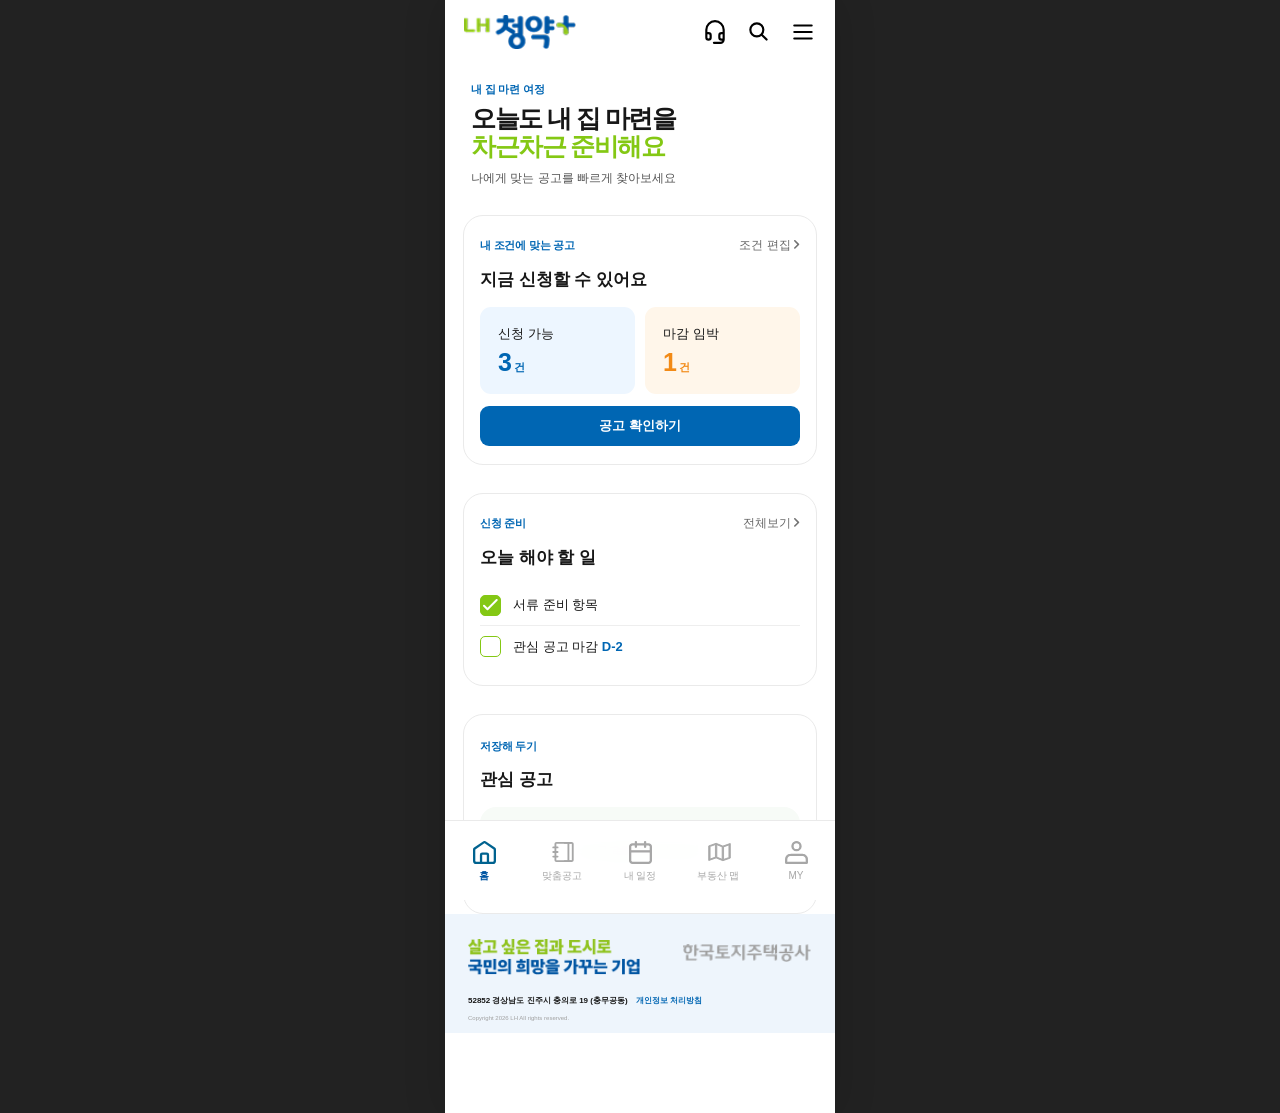
==== index.html @ 3e6ecf0a "청약플러스" ====
<!DOCTYPE html>
<html lang="ko">
<head>
    <meta charset="UTF-8">
    <meta name="viewport" content="width=device-width, initial-scale=1.0">
    <title>LH 청약+ - 홈</title>
    <link rel="stylesheet" href="./css/common.css">
    <link rel="stylesheet" href="./css/header.css">
    <link rel="stylesheet" href="./css/footer.css">
    <link rel="stylesheet" href="./css/style.css">
</head>
<body>
<div class="mobile-app">
    <div id="header"></div>

    <main class="page-main home-content">
        <section class="home-hero">
            <span class="eyebrow">내 집 마련 여정</span>
            <h1>오늘도 내 집 마련을<br><span>차근차근 준비해요</span></h1>
            <p>나에게 맞는 공고를 빠르게 찾아보세요</p>
        </section>

        <section class="card home-card">
            <div class="home-card-head">
                <span class="eyebrow">내 조건에 맞는 공고</span>
                <a href="custom-conditions.html">조건 편집 <img src="./images/icon/arrow-gray-right.svg" alt=""></a>
            </div>
            <h2>지금 신청할 수 있어요</h2>
            <div class="home-stats">
                <div class="home-stat">
                    <span class="label">신청 가능</span>
                    <strong>3<small>건</small></strong>
                </div>
                <div class="home-stat orange">
                    <span class="label">마감 임박</span>
                    <strong>1<small>건</small></strong>
                </div>
            </div>
            <a href="custom-list.html" class="primary-button">공고 확인하기</a>
        </section>

        <section class="card home-card">
            <div class="home-card-head">
                <span class="eyebrow">신청 준비</span>
                <a href="schedule.html">전체보기 <img src="./images/icon/arrow-gray-right.svg" alt=""></a>
            </div>
            <h2>오늘 해야 할 일</h2>
            <div class="todo-list">
                <div class="todo-row">
                    <!-- 체크 아이콘 변경 필요 -->
                    <button type="button" class="check-button checked"><img src="./images/icon/check.svg" alt=""></button>
                    <span>서류 준비 항목</span>
                </div>
                <div class="todo-row">
                    <button type="button" class="check-button"><img src="./images/icon/check.svg" alt=""></button>
                    <span>관심 공고 마감 <strong style="color:#0066B3;">D-2</strong></span>
                </div>
            </div>
        </section>

        <section class="card home-card">
            <span class="eyebrow">저장해 두기</span>
            <h2>관심 공고</h2>
            <div class="interest-empty">관심 공고를 추가해 보세요</div>
        </section>
    </main>

    <div id="footer"></div>

    <div class="modal-overlay" id="quick-menu">
        <div class="bottom-sheet">
            <div class="drag-handle"></div>
            <div class="sheet-header">
                <div>
                    <span class="eyebrow">빠른 메뉴</span>
                    <h2>무엇을 도와드릴까요?</h2>
                </div>
                <button type="button" class="sheet-close" data-modal-close>×</button>
            </div>

            <div class="quick-grid">
                <a href="custom-conditions.html" class="quick-card">
                    <span class="media-slot quick-icon-slot"><img src="./images/main-popup-icon/filter.svg" alt=""></span>
                    <strong>맞춤 조건 설정</strong>
                    <p>내 조건에 맞는 공고</p>
                </a>
                <a href="schedule.html" class="quick-card">
                    <span class="media-slot quick-icon-slot"><img src="./images/main-popup-icon/cal.svg" alt=""></span>
                    <strong>청약 일정</strong>
                    <p>내 일정 한눈에 보기</p>
                </a>
                <a href="document-checklist.html" class="quick-card">
                    <span class="media-slot quick-icon-slot"><img src="./images/main-popup-icon/paper.svg" alt=""></span>
                    <strong>청약 가이드</strong>
                    <p>처음이라면 읽어보세요</p>
                </a>
                <button type="button" class="quick-card quick-card-button" id="home-help">
                    <span class="media-slot quick-icon-slot"><img src="images/main-popup-icon/qua.svg" alt=""></span>
                    <strong>도움말</strong>
                    <p>궁금한 점을 찾아보기</p>
                </button>
            </div>
        </div>
    </div>
</div>

    <script src="./js/app.js"></script>
    <script src="./js/header.js"></script>
    <script src="./js/footer.js"></script>

</body>
</html>
---- css/common.css ----
:root {
    --app-width: 390px;
    --header-height: 64px;
    --bottom-nav-height: 80px;
    --primary-blue: #0066B3;
    --primary-blue-dark: #0055A2;
    --point-green: #84C814;
    --orange: #F28A16;
    --text-main: #171717;
    --text-sub: #777777;
    --text-light: #A0A0A0;
    --line: #EAEAEA;
    --soft-blue: #EEF5FC;
    --soft-green: #F5FAF7;
    --soft-orange: #FFF6EA;
    --white: #FFFFFF;
}
* { box-sizing: border-box; }
.sr-only { position:absolute; width:1px; height:1px; padding:0; margin:-1px; overflow:hidden; clip:rect(0,0,0,0); white-space:nowrap; border:0; }
html, body { margin: 0; padding: 0; min-height: 100%; }
body {
    background: #222;
    color: var(--text-main);
    font-family: -apple-system, BlinkMacSystemFont, "Apple SD Gothic Neo", "Noto Sans KR", "Segoe UI", sans-serif;
}
button, input, select, textarea { font: inherit; }
button, a { -webkit-tap-highlight-color: transparent; }
button { cursor: pointer; }
a { color: inherit; text-decoration: none; }
.mobile-app {
    position: relative;
    width: 390px;
    min-height: 100vh;
    margin: 0 auto;
    padding-bottom: var(--bottom-nav-height);
    background: var(--white);
    overflow-x: hidden;
}
.media-slot { display: block; background: transparent; }
.logo-slot { width: 112px; height: 34px; }
.icon-slot { width: 26px; height: 26px; }
.nav-slot { width: 31px; height: 31px; }
.footer-slogan-slot { width: 172px; height: 42px; }
.footer-logo-slot { width: 128px; height: 28px; }
.map-slot { width: 100%; height: 238px; border-radius: 14px; background: #F3F5F7; }
.document-slot { width: 100%; height: 112px; border-radius: 12px; background: #EAF3FB; }
.quick-icon-slot { width: 24px; height: 24px; }
.page-main { padding-bottom: 24px; }
.page-title-header {
    width: 100%;
    min-height: 66px;
    padding: 0 18px;
    display: flex;
    align-items: center;
    gap: 13px;
    background: #fff;
}
.back-button {
    width: 22px;
    height: 30px;
    border: 0;
    background: transparent;
    padding: 0;
    font-size: 33px;
    font-weight: 300;
    line-height: 1;
    color: #111;
}
.page-title-header h1 {
    margin: 0;
    font-size: 23px;
    font-weight: 800;
    letter-spacing: -1px;
}
.page-title-header .header-side {
    margin-left: auto;
    color: #777;
    font-size: 11px;
    white-space: nowrap;
}
.eyebrow { color: var(--primary-blue); font-size: 11px; font-weight: 800; letter-spacing: -.2px; }
.primary-button {
    width: 100%;
    height: 48px;
    border: 0;
    border-radius: 9px;
    background: var(--primary-blue);
    color: #fff;
    font-size: 14px;
    font-weight: 800;
    display:flex;
    align-items:center;
    justify-content:center;
}
.text-button { border: 0; background: transparent; padding: 0; color: #777; }
.card { border: 1px solid var(--line); border-radius: 20px; background: #fff; }
.modal-overlay {
    position: fixed;
    left: 50%;
    top: 0;
    transform: translateX(-50%);
    width: 390px;
    height: 100vh;
    display: none;
    align-items: flex-end;
    background: rgba(0,0,0,.38);
    z-index: 9999;
}
.modal-overlay.show { display: flex; }
.bottom-sheet {
    width: 100%;
    max-height: min(82vh, 720px);
    overflow-y: auto;
    background: #fff;
    border-radius: 25px 25px 0 0;
    padding: 14px 24px 28px;
    animation: sheet-up .22s ease-out;
}
@keyframes sheet-up { from { transform: translateY(100%); } to { transform: translateY(0); } }
.drag-handle {
    width: 46px;
    height: 4px;
    margin: 0 auto 25px;
    border-radius: 10px;
    background: #DCE3E3;
}
.sheet-header { display:flex; align-items:flex-start; justify-content:space-between; gap:16px; }
.sheet-header h2 { margin:7px 0 0; font-size:20px; line-height:1.35; letter-spacing:-.8px; }
.sheet-close {
    width:30px; height:30px; padding:0; border:0; background:transparent;
    font-size:30px; font-weight:200; line-height:1;
}
@media (max-width:390px) {
    body { background:#fff; }
    .mobile-app, .modal-overlay { width:100%; }
}

@media (min-width: 391px) {
    .mobile-app { box-shadow: 0 0 40px rgba(0,0,0,.16); }
}
---- css/header.css ----
.app-header {
    width: 390px;
    height: 64px;
    padding: 0 19px;
    display: flex;
    align-items: center;
    justify-content: space-between;
    background: #fff;
}
.header-home-link { display:flex; align-items:center; }
.header-home-link img { display:block; width:112px; height:auto; }
.header-icons { display:flex; align-items:center; gap:18px; }
.header-icon-button {
    width:26px; height:26px; padding:0; border:0; background:transparent;
}
.header-icon-button img { display:block; width:100%; height:100%; object-fit:contain; }
.header-action-sheet { padding-bottom:34px; }
.header-search-box { display:block; margin:24px 0 12px; }
.header-search-box input { width:100%; height:48px; padding:0 15px; border:1px solid #d9dfe4; border-radius:10px; outline:none; font-size:13px; }
.header-search-box input:focus { border-color:#0066B3; box-shadow:0 0 0 3px rgba(0,102,179,.1); }
.consult-card { margin:24px 0 16px; padding:18px; border-radius:14px; background:#F4F8FC; }
.consult-card strong { color:#0066B3; font-size:16px; }
.consult-card p { margin:9px 0 0; color:#666; font-size:12px; line-height:1.65; }
@media (max-width:390px) { .app-header { width:100%; } }
---- css/footer.css ----
.app-footer {
    width: 390px;
    height: 119px;
    margin: 0;
    padding: 0;

    position: relative;
    background: #fff;
}


/* 회사 정보 영역 */
.footer-info {
    position: relative;

    width: 390px;
    height: 119px;

    background: #eef5fc;
}

.footer-slogan-placeholder {
    position: absolute;
    top: 25px;
    left: 23px;
}

.footer-slogan-placeholder img {
    display: block;
    width: 172px;
    height: auto;
}

.footer-logo-placeholder {
    position: absolute;
    top: 30px;
    right: 24px;
}

.footer-logo-placeholder img {
    display: block;
    width: 128px;
    height: auto;
}

.footer-links {
    position: absolute;
    bottom: 28px;
    left: 23px;

    display: flex;
    align-items: center;
    gap: 8px;

    white-space: nowrap;
}

.footer-links .address {
    color: #171717;
    font-size: 8px;
    font-weight: 600;
    line-height: 1;
}

.footer-links a {
    color: #0066b3;
    font-size: 8px;
    font-weight: 700;
    line-height: 1;
    text-decoration: none;
}

.copyright {
    position: absolute;
    bottom: 12px;
    left: 23px;

    margin: 0;

    color: #a0a0a0;
    font-size: 6px;
    line-height: 1;
}


/* 하단 메뉴 전체 */
.bottom-nav {
    position: fixed;
    bottom: 0;
    left: 50%;

    z-index: 1000;

    width: 390px;
    height: 80px;

    display: flex;
    flex-direction: row;
    align-items: center;
    justify-content: space-between;

    padding: 0;
    margin: 0;

    background: rgba(255, 255, 255, 0.96);
    border-top: 1px solid #eaeaea;

    transform: translateX(-50%);
    backdrop-filter: blur(14px);
}


/* 각각의 메뉴 */
.nav-item {
    width: 20%;
    height: 80px;

    display: flex;
    flex-direction: column;
    align-items: center;
    justify-content: center;
    gap: 7px;

    color: #a7a7a7;
    text-decoration: none;
}


/* 아이콘 영역 */
.nav-slot {
    width: 24px !important;
    height: 24px !important;

    display: grid !important;
    place-items: center;

    flex: 0 0 24px;
}


/* 아이콘 기본 상태 */
.nav-slot img {
    display: block;

    width: 24px;
    height: 24px;

    object-fit: contain;

    filter:
        brightness(0) saturate(100%) invert(72%) sepia(0%) saturate(0%) hue-rotate(180deg) brightness(94%) contrast(88%);

    transition: filter 0.2s ease;
}


/* 메뉴 이름 */
.nav-item>span:last-child {
    display: block;

    color: #a7a7a7;
    font-size: 10px;
    font-weight: 500;
    line-height: 1;

    transition: color 0.2s ease;
}


/* 선택된 아이콘 */
.nav-item.active .nav-slot img {
    filter:
        brightness(0) saturate(100%) invert(25%) sepia(86%) saturate(1749%) hue-rotate(176deg) brightness(84%) contrast(101%);
}


/* 선택된 메뉴 이름 */
.nav-item.active>span:last-child {
    color: #0055a2;
    font-weight: 700;
}


@media (max-width: 390px) {

    .app-footer,
    .footer-info,
    .bottom-nav {
        width: 100%;
    }
}

/* 홈 */
.nav-item[data-page="index"] img {
    width: 23px;
    height: 23px;
}

/* 맞춤공고 */
.nav-item[data-page="custom-list"] img {
    width: 26px;
    height: 23px;
}

/* 내 일정 */
.nav-item[data-page="schedule"] img {
    width: 23px;
    height: 23px;
}

/* 부동산 맵 */
.nav-item[data-page="estate-map"] img {
    width: 27px;
    height: 22px;
}

/* MY */
.nav-item[data-page="application-status"] img {
    width: 23px;
    height: 23px;
}
---- css/style.css ----
.home-content {
    padding: 8px 18px 0;
}

.home-hero {
    padding: 7px 8px 0;
}

.home-hero h1 {
    margin: 7px 0 10px;
    font-size: 25px;
    line-height: 1.12;
    letter-spacing: -1.5px;
    font-weight: 900;
}

.home-hero h1 span {
    color: var(--point-green);
}

.home-hero p {
    margin: 0;
    color: #555;
    font-size: 12px;
}

.home-card {
    margin-top: 28px;
    padding: 21px 16px 18px;
}

.home-card-head {
    display: flex;
    align-items: center;
    justify-content: space-between;
}

.home-card-head a {
    color: #666;
    font-size: 12px;
}

.home-card h2 {
    margin: 14px 0 16px;
    font-size: 17px;
    font-weight: 800;
}

.home-stats {
    display: grid;
    grid-template-columns: 1fr 1fr;
    gap: 10px;
}

.home-stat {
    min-height: 84px;
    padding: 17px 18px;
    border-radius: 11px;
    background: #EDF6FF;
}

.home-stat.orange {
    background: #FFF6EA;
}

.home-stat .label {
    font-size: 13px;
}

.home-stat strong {
    display: block;
    margin-top: 5px;
    color: var(--primary-blue);
    font-size: 25px;
}

.home-stat.orange strong {
    color: var(--orange);
}

.home-stat small {
    margin-left: 2px;
    font-size: 11px;
}

.home-card .primary-button {
    height: 40px;
    margin-top: 12px;
    font-size: 13px;
}

.todo-list {
    margin-top: 2px;
}

.todo-row {
    min-height: 41px;
    display: flex;
    align-items: center;
    gap: 12px;
    border-bottom: 1px solid #EEE;
    font-size: 13px;
}

.todo-row:last-child {
    border-bottom: 0;
}

.check-button {
    width: 21px;
    height: 21px;
    border: 1px solid var(--point-green);
    border-radius: 5px;
    background: #fff;
    color: #fff;
    padding: 0;
    display: grid;
    place-items: center;
}

.check-button.checked {
    background: var(--point-green);
}

.interest-empty {
    height: 88px;
    margin-top: 13px;
    border-radius: 16px;
    background: #F7FBF7;
    display: grid;
    place-items: center;
    color: #56615a;
    font-size: 12px;
    font-weight: 700;
}

.quick-grid {
    display: grid;
    grid-template-columns: 1fr 1fr;
    gap: 10px;
    margin-top: 23px;
}

.quick-card {
    height: 100px;
    padding: 14px 12px;
    border: 1px solid #DDD;
    border-radius: 19px;
}

.quick-card-button {
    background: #fff;
    color: inherit;
    text-align: left;
}

.quick-card strong {
    display: block;
    margin-top: 10px;
    font-size: 13px;
}

.quick-card p {
    margin: 5px 0 0;
    color: #777;
    font-size: 9px;
}

.conditions-content {
    padding: 10px 18px 28px;
}

.conditions-intro {
    min-height: 107px;
    padding: 18px;
    border: 1px solid #EDF1EE;
    border-radius: 25px;
    background: #F5FAF7;
}

.conditions-intro p {
    margin: 0;
    font-size: 15px;
    font-weight: 700;
    line-height: 1.35;
}

.conditions-intro strong {
    color: var(--point-green);
    font-size: 17px;
}

.conditions-intro small {
    display: block;
    margin-top: 11px;
    color: #777;
    font-size: 11px;
}

.progress-wrap {
    margin: 30px 13px 0;
}

.progress-track {
    width: 100%;
    height: 7px;
    border-radius: 10px;
    overflow: hidden;
    background: #EEE;
}

.progress-fill {
    width: 25%;
    height: 100%;
    border-radius: 10px;
    background: var(--primary-blue);
    transition: width .2s ease;
}

.progress-text {
    margin-top: 7px;
    color: #777;
    font-size: 11px;
}

.progress-text strong {
    color: var(--primary-blue);
    font-size: 12px;
}

.condition-section {
    margin-top: 35px;
}

.condition-section h2 {
    margin: 0 0 14px;
    font-size: 16px;
}

.condition-line {
    height: 1.5px;
    margin-bottom: 19px;
    background: #AAA;
}

.region-select {
    width: 100%;
    height: 54px;
    border: 1px solid #D9D9D9;
    border-radius: 10px;
    background: #fff;
    font-size: 12px;
}

.chip-group {
    display: flex;
    flex-wrap: wrap;
    gap: 12px;
}

.chip {
    min-height: 39px;
    padding: 0 18px;
    border: 0;
    border-radius: 8px;
    background: #F1F1F3;
    color: #888;
    font-size: 13px;
}

.chip.active {
    background: var(--primary-blue);
    color: #FFF;
    font-weight: 700;
}

.income-title {
    display: flex;
    align-items: center;
    justify-content: space-between;
}

.income-row {
    height: 43px;
    padding: 0 15px;
    display: flex;
    align-items: center;
    justify-content: space-between;
    border: 1px solid #D9D9D9;
    border-radius: 10px;
    color: #888;
    font-size: 13px;
}

.toggle {
    position: relative;
    width: 39px;
    height: 20px;
    padding: 0;
    border: 0;
    border-radius: 20px;
    background: #DCE1E5;
}

.toggle::before {
    content: "";
    position: absolute;
    top: 2px;
    left: 2px;
    width: 16px;
    height: 16px;
    border-radius: 50%;
    background: #FFF;
    transition: left .2s ease;
}

.toggle.active {
    background: var(--primary-blue);
}

.toggle.active::before {
    left: 21px;
}

.region-list {
    margin-top: 18px;
}

.region-option {
    width: 100%;
    height: 49px;
    display: flex;
    align-items: center;
    gap: 12px;
    border: 0;
    background: transparent;
    text-align: left;
    font-size: 14px;
}

.notice-list-top {
    padding: 18px 28px 0;
}

.notice-summary {
    display: flex;
    align-items: flex-end;
    justify-content: space-between;
}

.notice-summary h2 {
    margin: 5px 0 0;
    font-size: 24px;
    font-weight: 500;
    line-height: 1.2;
    letter-spacing: -1px;
}

.notice-count {
    color: var(--point-green);
    font-size: 40px;
    font-weight: 900;
}

.notice-count small {
    font-size: 14px;
}

.filter-row {
    display: flex;
    gap: 8px;
    margin-top: 14px;
    margin-bottom: 24px;
}

.filter-chip {
    min-height: 34px;
    padding: 0 10px;
    border: 0;
    border-radius: 8px;
    background: #EFF6FD;
    color: var(--primary-blue);
    font-size: 12px;
}

.notice-list {
    padding: 0 16px;
}

.notice-card {
    margin-bottom: 23px;
    padding: 17px 14px;
    border: 1px solid #EDEDED;
    border-radius: 11px;
}

.notice-card-head {
    display: flex;
    align-items: center;
    justify-content: space-between;
}

.status-badge {
    display: inline-flex;
    min-height: 27px;
    align-items: center;
    padding: 0 8px;
    border-radius: 7px;
    background: #EDF6FF;
    color: var(--primary-blue);
    font-size: 10px;
    font-weight: 800;
}

.status-badge.warning {
    background: #FFF2DF;
    color: var(--orange);
}

.bookmark-button {
    width: 26px;
    height: 26px;
    border: 0;
    background: transparent;
    padding: 0;
}

.bookmark-button.active {
    outline: 2px solid var(--primary-blue);
    border-radius: 6px;
}

.notice-type {
    margin-top: 16px;
    color: #777;
    font-size: 11px;
}

.notice-card h3 {
    margin: 8px 0 15px;
    font-size: 15px;
    letter-spacing: -.5px;
}

.notice-card-footer {
    padding-top: 13px;
    display: flex;
    align-items: center;
    gap: 8px;
    border-top: 1px solid #EEE;
    color: #666;
    font-size: 11px;
}

.notice-card-footer .right-arrow {
    margin-left: auto;
    font-size: 25px;
}

.detail-hero {
    padding: 22px 18px;
    background: #F7FBFF;
}

.detail-hero h1 {
    margin: 12px 0 8px;
    font-size: 23px;
    line-height: 1.35;
}

.detail-hero p {
    margin: 0;
    color: #777;
    font-size: 11px;
}

.detail-section {
    padding: 22px 18px;
    border-bottom: 8px solid #F5F5F5;
}

.detail-section h2 {
    margin: 0 0 14px;
    font-size: 16px;
}

.info-row {
    padding: 12px 0;
    display: flex;
    justify-content: space-between;
    border-bottom: 1px solid #EEE;
    font-size: 11px;
}

.info-row span:first-child {
    color: #888;
}

.document-content {
    padding: 8px 16px 24px;
}

.document-card {
    padding: 17px 16px;
    border: 1px solid #E7E7E7;
    border-radius: 11px;
}

.document-card+.document-card {
    margin-top: 24px;
}

.document-card h2 {
    margin: 12px 0;
    font-size: 13px;
    font-weight: 600;
}

.document-row {
    min-height: 46px;
    display: flex;
    align-items: center;
    gap: 10px;
    border-top: 1px solid #EEE;
    font-size: 12px;
}

.document-state {
    margin-left: auto;
    color: #777;
    font-size: 10px;
}

.document-progress {
    margin: 24px 6px;
}

.document-progress .progress-fill {
    width: 50%;
}

.document-request-button {
    margin-top: 24px;
}

.share-method {
    min-height: 57px;
    display: flex;
    align-items: center;
    gap: 14px;
    border-bottom: 1px solid #EEE;
    font-size: 14px;
}

.share-method:last-child {
    border-bottom: 0;
}

.signature-content {
    padding: 20px 17px 24px;
}

.signature-pill {
    display: inline-flex;
    min-height: 28px;
    align-items: center;
    padding: 0 9px;
    border-radius: 8px;
    background: #EDF6FF;
    color: var(--primary-blue);
    font-size: 11px;
    font-weight: 800;
}

.signature-content h1 {
    margin: 12px 0 0;
    font-size: 22px;
}

.signature-content h2 {
    margin: 0;
    color: var(--point-green);
    font-size: 20px;
}

.signature-content .sub {
    margin: 4px 0 0;
    color: #777;
    font-size: 10px;
}

.signature-preview {
    margin: 25px 4px;
    height: 70px;
    border-radius: 8px;
    background: #EAF3FB;
    display: grid;
    place-items: center;
    color: #777;
    font-size: 17px;
    font-weight: 700;
}

.signature-content h3 {
    margin: 0 0 15px;
    font-size: 14px;
}

.signature-heading {
    display: flex;
    align-items: center;
    justify-content: space-between;
}

.signature-heading h3 {
    margin: 0 0 15px;
}

.signature-clear {
    margin-bottom: 15px;
    padding: 0;
    border: 0;
    background: transparent;
    color: var(--primary-blue);
    font-size: 11px;
    font-weight: 700;
}

.signature-pad {
    position: relative;
    width: 100%;
    height: 180px;
    border-radius: 8px;
    overflow: hidden;
    background: #EAF3FB;
}

.signature-pad canvas {
    width: 100%;
    height: 100%;
    display: block;
}

.signature-note {
    margin: 10px 0 22px;
    color: #777;
    font-size: 10px;
    line-height: 1.5;
}

.signature-feedback {
    min-height: 20px;
    margin: 9px 0 0;
    color: var(--orange);
    font-size: 11px;
    text-align: center;
}

.calendar-box {
    margin: 18px 9px 28px;
    padding: 16px;
    border: 1px solid #E8E8E8;
    border-radius: 11px;
}

.calendar-title {
    text-align: center;
    font-size: 18px;
    font-weight: 700;
}

.calendar-control {
    margin-top: -28px;
    display: flex;
    justify-content: space-between;
    color: #777;
    font-size: 28px;
}

.calendar-week,
.calendar-days {
    margin-top: 17px;
    display: grid;
    grid-template-columns: repeat(7, 1fr);
    text-align: center;
    color: #777;
}

.calendar-week {
    font-size: 11px;
}

.calendar-days {
    align-items: center;
    font-size: 16px;
}

.calendar-days button {
    width: 35px;
    height: 35px;
    margin: auto;
    padding: 0;
    border: 0;
    border-radius: 50%;
    background: transparent;
    color: #777;
    font-size: 15px;
}

.calendar-days button.selected {
    background: var(--soft-blue);
    color: var(--primary-blue);
    font-weight: 800;
}

.calendar-today {
    width: 35px;
    height: 35px;
    margin: auto;
    border-radius: 50%;
    background: var(--point-green);
    color: #FFF;
    display: grid;
    place-items: center;
}

.calendar-days button.calendar-today {
    background: var(--point-green);
    color: #fff;
}

.schedule-date {
    margin: 0 23px 18px;
    color: #777;
    font-size: 14px;
}

.schedule-card {
    margin: 0 18px 24px;
    padding: 27px 18px;
    display: flex;
    align-items: center;
    gap: 15px;
    border: 1px solid #E9E9E9;
    border-radius: 9px;
}

.schedule-empty {
    margin: 48px 18px;
    padding: 28px 18px;
    border-radius: 14px;
    background: #F7F9FB;
    color: #777;
    font-size: 12px;
    text-align: center;
}

.schedule-card.warning {
    border-color: #FFEAD0;
    background: #FFF9F0;
}

.schedule-card strong {
    font-size: 14px;
}

.schedule-card p {
    margin: 5px 0 0;
    color: #888;
    font-size: 9px;
}

.schedule-dot {
    width: 10px;
    height: 10px;
    flex: 0 0 auto;
    border-radius: 50%;
    background: var(--primary-blue);
    box-shadow: 0 0 0 5px var(--soft-blue);
}

.schedule-card.warning .schedule-dot {
    background: var(--orange);
    box-shadow: 0 0 0 5px var(--soft-orange);
}

.warning-text {
    color: var(--orange);
}

.calendar-control button:disabled {
    opacity: .25;
    cursor: default;
}

.primary-button.is-complete {
    background: var(--point-green);
}

.application-card {
    margin: 15px 16px 24px;
    padding: 13px;
    border: 1px solid #E8E8E8;
    border-radius: 10px;
}

.application-card h2 {
    margin: 9px 0;
    font-size: 13px;
}

.application-sub {
    margin-top: 9px;
    color: #888;
    font-size: 9px;
}

.application-stepbar {
    margin-top: 12px;
    display: grid;
    grid-template-columns: repeat(3, 1fr);
    gap: 7px;
}

.application-stepbar span {
    height: 4px;
    border-radius: 4px;
    background: #EEE;
}

.application-stepbar span.done {
    background: var(--primary-blue);
}

.application-stepnames {
    margin-top: 9px;
    display: grid;
    grid-template-columns: repeat(3, 1fr);
    color: #777;
    font-size: 8px;
}

.application-stepnames .active {
    color: var(--primary-blue);
    font-weight: 700;
}

.file-title {
    margin: 0 17px 13px;
    font-size: 12px;
}

.file-box {
    margin: 0 16px 24px;
    min-height: 56px;
    padding: 0 17px;
    display: flex;
    align-items: center;
    gap: 13px;
    border: 1px solid #DDD;
    border-radius: 10px;
    font-size: 11px;
}

.file-box .download {
    margin-left: auto;
}

.application-alert {
    margin: 0 16px 24px;
    padding: 14px;
    border: 1px solid #FFE0B8;
    border-radius: 10px;
    background: #FFF5E8;
    color: #E9850B;
    font-size: 11px;
}

.application-alert small {
    display: block;
    margin-top: 4px;
    color: #777;
}

.map-content {
    padding: 21px 18px 24px;
}

.map-content h1 {
    margin: 0 0 17px;
    font-size: 24px;
}

.map-placeholder {
    position: relative;
    margin-top: 10px;
    overflow: hidden;
    background: #F1F4F6;
}

.map-placeholder::before,
.map-placeholder::after {
    content: "";
    position: absolute;
    inset: auto;
    background: #fff;
    border-radius: 50px;
    transform: rotate(-18deg);
}

.map-placeholder::before {
    width: 430px;
    height: 20px;
    left: -55px;
    top: 72px;
    box-shadow: 0 0 0 1px #e2e6e9;
}

.map-placeholder::after {
    width: 330px;
    height: 16px;
    left: 62px;
    top: 170px;
    transform: rotate(32deg);
    box-shadow: 0 0 0 1px #e2e6e9;
}

.map-road {
    position: absolute;
    z-index: 1;
    display: block;
    height: 9px;
    border-radius: 20px;
    background: #fff;
    box-shadow: 0 0 0 1px #e2e6e9;
}

.road-one {
    width: 230px;
    left: -35px;
    top: 154px;
    transform: rotate(-50deg);
}

.road-two {
    width: 250px;
    right: -55px;
    top: 75px;
    transform: rotate(68deg);
}

.map-river {
    position: absolute;
    z-index: 1;
    width: 420px;
    height: 38px;
    left: -25px;
    top: 112px;
    border-radius: 50%;
    border: 11px solid #dceefe;
    transform: rotate(8deg);
}

.map-pin {
    position: absolute;
    z-index: 3;
    width: 22px;
    height: 22px;
    border: 6px solid var(--primary-blue);
    border-radius: 50% 50% 50% 0;
    background: #fff;
    transform: rotate(-45deg);
    box-shadow: 0 4px 12px rgba(0, 85, 162, .2);
}

.pin-one {
    left: 92px;
    top: 64px;
}

.pin-two {
    right: 75px;
    bottom: 51px;
}

.map-me {
    position: absolute;
    z-index: 4;
    left: 50%;
    top: 50%;
    transform: translate(-50%, -50%);
    padding: 5px 9px;
    border-radius: 20px;
    background: #fff;
    color: var(--primary-blue);
    font-size: 10px;
    font-weight: 800;
    box-shadow: 0 3px 12px rgba(0, 0, 0, .12);
}

.map-filter-row {
    display: flex;
    gap: 14px;
    margin: 17px 8px 22px;
}

.map-filter-row button {
    min-height: 34px;
    padding: 0 10px;
    border: 0;
    border-radius: 8px;
    background: #EDF6FF;
    color: var(--primary-blue);
    font-size: 11px;
    font-weight: 700;
}

.map-filter-row button.active {
    background: var(--primary-blue);
    color: #fff;
}

.map-card {
    margin-bottom: 20px;
    padding: 17px 18px;
    display: flex;
    align-items: center;
    gap: 15px;
    border: 1px solid #E9E9E9;
    border-radius: 9px;
}

.map-card.is-hidden {
    display: none;
}

.map-card-icon {
    width: 24px;
    height: 24px;
    object-fit: contain;
}

.map-card strong {
    font-size: 14px;
}

.map-card p {
    margin: 4px 0 0;
    color: #777;
    font-size: 11px;
}

.map-card .arrow {
    margin-left: auto;
    color: var(--point-green);
    font-size: 28px;
}
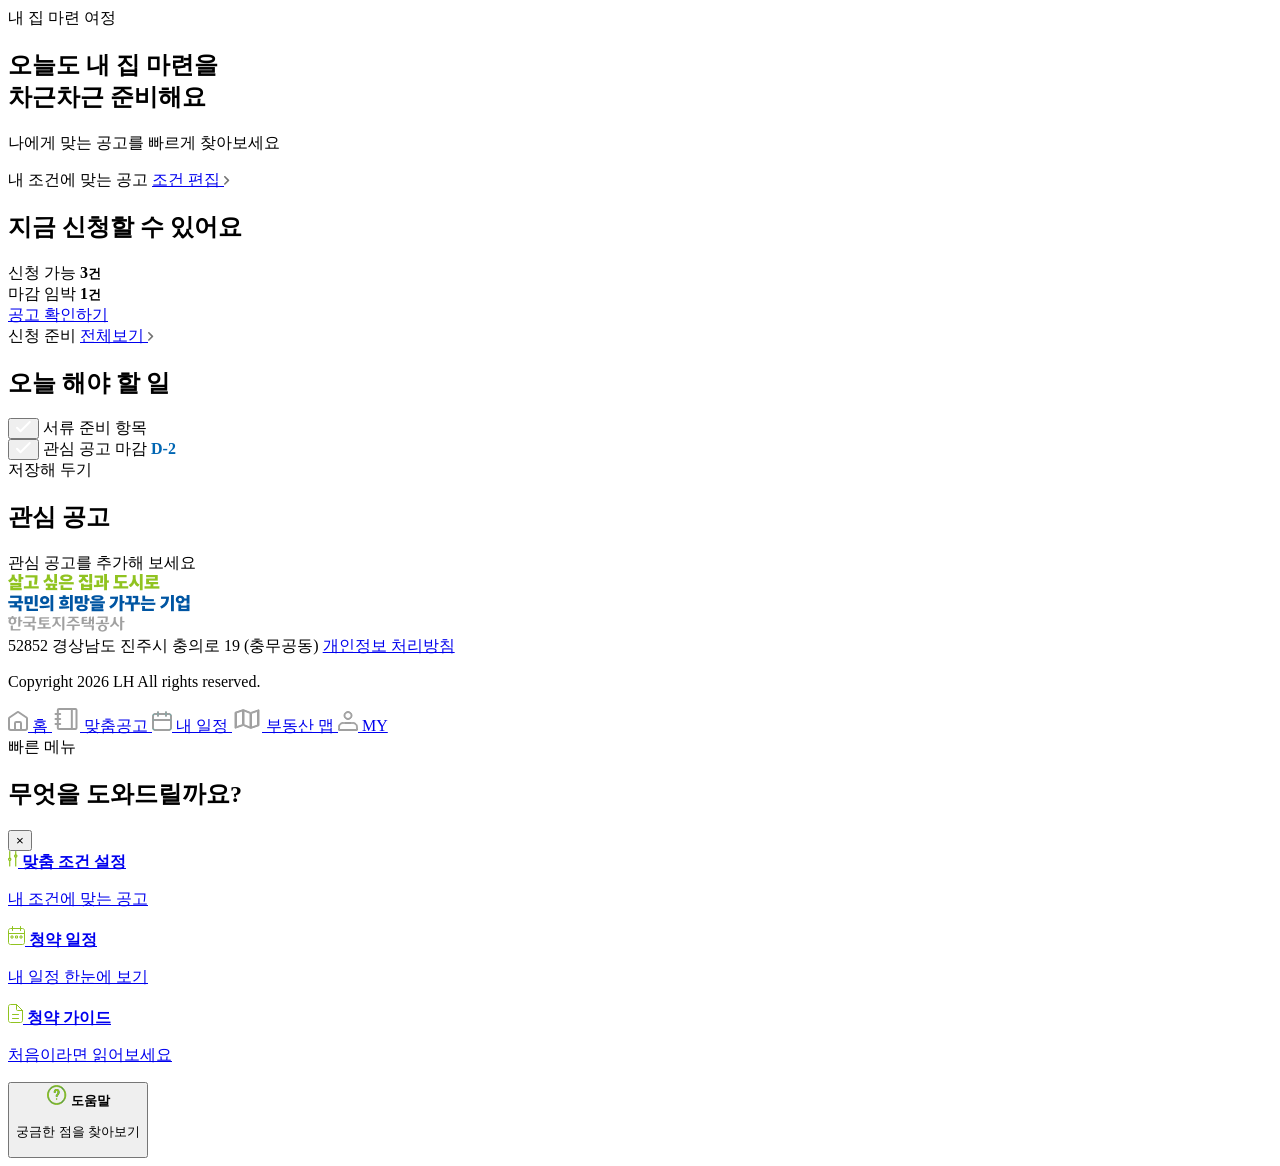
==== commit d7828fa6: "Update LH family signature prototype" ====
--- a/index.html
+++ b/index.html
@@ -23,7 +23,7 @@
         <section class="card home-card">
             <div class="home-card-head">
                 <span class="eyebrow">내 조건에 맞는 공고</span>
-                <a href="custom-conditions.html">조건 편집 <img src="./images/icon/arrow-gray-right.svg" alt=""></a>
+                <a href="custom-conditions.html">조건 편집 <img src="https://bds040305-star.github.io/LH/images/icon/arrow-gray-right.svg" alt=""></a>
             </div>
             <h2>지금 신청할 수 있어요</h2>
             <div class="home-stats">
@@ -42,17 +42,17 @@
         <section class="card home-card">
             <div class="home-card-head">
                 <span class="eyebrow">신청 준비</span>
-                <a href="schedule.html">전체보기 <img src="./images/icon/arrow-gray-right.svg" alt=""></a>
+                <a href="schedule.html">전체보기 <img src="https://bds040305-star.github.io/LH/images/icon/arrow-gray-right.svg" alt=""></a>
             </div>
             <h2>오늘 해야 할 일</h2>
             <div class="todo-list">
                 <div class="todo-row">
                     <!-- 체크 아이콘 변경 필요 -->
-                    <button type="button" class="check-button checked"><img src="./images/icon/check.svg" alt=""></button>
+                    <button type="button" class="check-button checked"><img src="https://bds040305-star.github.io/LH/images/icon/check.svg" alt=""></button>
                     <span>서류 준비 항목</span>
                 </div>
                 <div class="todo-row">
-                    <button type="button" class="check-button"><img src="./images/icon/check.svg" alt=""></button>
+                    <button type="button" class="check-button"><img src="https://bds040305-star.github.io/LH/images/icon/check.svg" alt=""></button>
                     <span>관심 공고 마감 <strong style="color:#0066B3;">D-2</strong></span>
                 </div>
             </div>
@@ -80,22 +80,22 @@
 
             <div class="quick-grid">
                 <a href="custom-conditions.html" class="quick-card">
-                    <span class="media-slot quick-icon-slot"><img src="./images/main-popup-icon/filter.svg" alt=""></span>
+                    <span class="media-slot quick-icon-slot"><img src="https://bds040305-star.github.io/LH/images/main-popup-icon/filter.svg" alt=""></span>
                     <strong>맞춤 조건 설정</strong>
                     <p>내 조건에 맞는 공고</p>
                 </a>
                 <a href="schedule.html" class="quick-card">
-                    <span class="media-slot quick-icon-slot"><img src="./images/main-popup-icon/cal.svg" alt=""></span>
+                    <span class="media-slot quick-icon-slot"><img src="https://bds040305-star.github.io/LH/images/main-popup-icon/cal.svg" alt=""></span>
                     <strong>청약 일정</strong>
                     <p>내 일정 한눈에 보기</p>
                 </a>
                 <a href="document-checklist.html" class="quick-card">
-                    <span class="media-slot quick-icon-slot"><img src="./images/main-popup-icon/paper.svg" alt=""></span>
+                    <span class="media-slot quick-icon-slot"><img src="https://bds040305-star.github.io/LH/images/main-popup-icon/paper.svg" alt=""></span>
                     <strong>청약 가이드</strong>
                     <p>처음이라면 읽어보세요</p>
                 </a>
                 <button type="button" class="quick-card quick-card-button" id="home-help">
-                    <span class="media-slot quick-icon-slot"><img src="images/main-popup-icon/qua.svg" alt=""></span>
+                    <span class="media-slot quick-icon-slot"><img src="https://bds040305-star.github.io/LH/images/main-popup-icon/qua.svg" alt=""></span>
                     <strong>도움말</strong>
                     <p>궁금한 점을 찾아보기</p>
                 </button>
@@ -104,9 +104,9 @@
     </div>
 </div>
 
-    <script src="./js/app.js"></script>
-    <script src="./js/header.js"></script>
-    <script src="./js/footer.js"></script>
+    <script src="https://bds040305-star.github.io/LH/js/app.js"></script>
+    <script src="https://bds040305-star.github.io/LH/js/header.js"></script>
+    <script src="https://bds040305-star.github.io/LH/js/footer.js"></script>
 
 </body>
 </html>
--- a/css/common.css
+++ b/css/common.css
@@ -1,141 +1 @@
-
-:root {
-    --app-width: 390px;
-    --header-height: 64px;
-    --bottom-nav-height: 80px;
-    --primary-blue: #0066B3;
-    --primary-blue-dark: #0055A2;
-    --point-green: #84C814;
-    --orange: #F28A16;
-    --text-main: #171717;
-    --text-sub: #777777;
-    --text-light: #A0A0A0;
-    --line: #EAEAEA;
-    --soft-blue: #EEF5FC;
-    --soft-green: #F5FAF7;
-    --soft-orange: #FFF6EA;
-    --white: #FFFFFF;
-}
-* { box-sizing: border-box; }
-.sr-only { position:absolute; width:1px; height:1px; padding:0; margin:-1px; overflow:hidden; clip:rect(0,0,0,0); white-space:nowrap; border:0; }
-html, body { margin: 0; padding: 0; min-height: 100%; }
-body {
-    background: #222;
-    color: var(--text-main);
-    font-family: -apple-system, BlinkMacSystemFont, "Apple SD Gothic Neo", "Noto Sans KR", "Segoe UI", sans-serif;
-}
-button, input, select, textarea { font: inherit; }
-button, a { -webkit-tap-highlight-color: transparent; }
-button { cursor: pointer; }
-a { color: inherit; text-decoration: none; }
-.mobile-app {
-    position: relative;
-    width: 390px;
-    min-height: 100vh;
-    margin: 0 auto;
-    padding-bottom: var(--bottom-nav-height);
-    background: var(--white);
-    overflow-x: hidden;
-}
-.media-slot { display: block; background: transparent; }
-.logo-slot { width: 112px; height: 34px; }
-.icon-slot { width: 26px; height: 26px; }
-.nav-slot { width: 31px; height: 31px; }
-.footer-slogan-slot { width: 172px; height: 42px; }
-.footer-logo-slot { width: 128px; height: 28px; }
-.map-slot { width: 100%; height: 238px; border-radius: 14px; background: #F3F5F7; }
-.document-slot { width: 100%; height: 112px; border-radius: 12px; background: #EAF3FB; }
-.quick-icon-slot { width: 24px; height: 24px; }
-.page-main { padding-bottom: 24px; }
-.page-title-header {
-    width: 100%;
-    min-height: 66px;
-    padding: 0 18px;
-    display: flex;
-    align-items: center;
-    gap: 13px;
-    background: #fff;
-}
-.back-button {
-    width: 22px;
-    height: 30px;
-    border: 0;
-    background: transparent;
-    padding: 0;
-    font-size: 33px;
-    font-weight: 300;
-    line-height: 1;
-    color: #111;
-}
-.page-title-header h1 {
-    margin: 0;
-    font-size: 23px;
-    font-weight: 800;
-    letter-spacing: -1px;
-}
-.page-title-header .header-side {
-    margin-left: auto;
-    color: #777;
-    font-size: 11px;
-    white-space: nowrap;
-}
-.eyebrow { color: var(--primary-blue); font-size: 11px; font-weight: 800; letter-spacing: -.2px; }
-.primary-button {
-    width: 100%;
-    height: 48px;
-    border: 0;
-    border-radius: 9px;
-    background: var(--primary-blue);
-    color: #fff;
-    font-size: 14px;
-    font-weight: 800;
-    display:flex;
-    align-items:center;
-    justify-content:center;
-}
-.text-button { border: 0; background: transparent; padding: 0; color: #777; }
-.card { border: 1px solid var(--line); border-radius: 20px; background: #fff; }
-.modal-overlay {
-    position: fixed;
-    left: 50%;
-    top: 0;
-    transform: translateX(-50%);
-    width: 390px;
-    height: 100vh;
-    display: none;
-    align-items: flex-end;
-    background: rgba(0,0,0,.38);
-    z-index: 9999;
-}
-.modal-overlay.show { display: flex; }
-.bottom-sheet {
-    width: 100%;
-    max-height: min(82vh, 720px);
-    overflow-y: auto;
-    background: #fff;
-    border-radius: 25px 25px 0 0;
-    padding: 14px 24px 28px;
-    animation: sheet-up .22s ease-out;
-}
-@keyframes sheet-up { from { transform: translateY(100%); } to { transform: translateY(0); } }
-.drag-handle {
-    width: 46px;
-    height: 4px;
-    margin: 0 auto 25px;
-    border-radius: 10px;
-    background: #DCE3E3;
-}
-.sheet-header { display:flex; align-items:flex-start; justify-content:space-between; gap:16px; }
-.sheet-header h2 { margin:7px 0 0; font-size:20px; line-height:1.35; letter-spacing:-.8px; }
-.sheet-close {
-    width:30px; height:30px; padding:0; border:0; background:transparent;
-    font-size:30px; font-weight:200; line-height:1;
-}
-@media (max-width:390px) {
-    body { background:#fff; }
-    .mobile-app, .modal-overlay { width:100%; }
-}
-
-@media (min-width: 391px) {
-    .mobile-app { box-shadow: 0 0 40px rgba(0,0,0,.16); }
-}
+@import url("https://bds040305-star.github.io/LH/css/common.css");
--- a/css/header.css
+++ b/css/header.css
@@ -1,25 +1 @@
-
-.app-header {
-    width: 390px;
-    height: 64px;
-    padding: 0 19px;
-    display: flex;
-    align-items: center;
-    justify-content: space-between;
-    background: #fff;
-}
-.header-home-link { display:flex; align-items:center; }
-.header-home-link img { display:block; width:112px; height:auto; }
-.header-icons { display:flex; align-items:center; gap:18px; }
-.header-icon-button {
-    width:26px; height:26px; padding:0; border:0; background:transparent;
-}
-.header-icon-button img { display:block; width:100%; height:100%; object-fit:contain; }
-.header-action-sheet { padding-bottom:34px; }
-.header-search-box { display:block; margin:24px 0 12px; }
-.header-search-box input { width:100%; height:48px; padding:0 15px; border:1px solid #d9dfe4; border-radius:10px; outline:none; font-size:13px; }
-.header-search-box input:focus { border-color:#0066B3; box-shadow:0 0 0 3px rgba(0,102,179,.1); }
-.consult-card { margin:24px 0 16px; padding:18px; border-radius:14px; background:#F4F8FC; }
-.consult-card strong { color:#0066B3; font-size:16px; }
-.consult-card p { margin:9px 0 0; color:#666; font-size:12px; line-height:1.65; }
-@media (max-width:390px) { .app-header { width:100%; } }
+@import url("https://bds040305-star.github.io/LH/css/header.css");
--- a/css/footer.css
+++ b/css/footer.css
@@ -1,221 +1 @@
-.app-footer {
-    width: 390px;
-    height: 119px;
-    margin: 0;
-    padding: 0;
-
-    position: relative;
-    background: #fff;
-}
-
-
-/* 회사 정보 영역 */
-.footer-info {
-    position: relative;
-
-    width: 390px;
-    height: 119px;
-
-    background: #eef5fc;
-}
-
-.footer-slogan-placeholder {
-    position: absolute;
-    top: 25px;
-    left: 23px;
-}
-
-.footer-slogan-placeholder img {
-    display: block;
-    width: 172px;
-    height: auto;
-}
-
-.footer-logo-placeholder {
-    position: absolute;
-    top: 30px;
-    right: 24px;
-}
-
-.footer-logo-placeholder img {
-    display: block;
-    width: 128px;
-    height: auto;
-}
-
-.footer-links {
-    position: absolute;
-    bottom: 28px;
-    left: 23px;
-
-    display: flex;
-    align-items: center;
-    gap: 8px;
-
-    white-space: nowrap;
-}
-
-.footer-links .address {
-    color: #171717;
-    font-size: 8px;
-    font-weight: 600;
-    line-height: 1;
-}
-
-.footer-links a {
-    color: #0066b3;
-    font-size: 8px;
-    font-weight: 700;
-    line-height: 1;
-    text-decoration: none;
-}
-
-.copyright {
-    position: absolute;
-    bottom: 12px;
-    left: 23px;
-
-    margin: 0;
-
-    color: #a0a0a0;
-    font-size: 6px;
-    line-height: 1;
-}
-
-
-/* 하단 메뉴 전체 */
-.bottom-nav {
-    position: fixed;
-    bottom: 0;
-    left: 50%;
-
-    z-index: 1000;
-
-    width: 390px;
-    height: 80px;
-
-    display: flex;
-    flex-direction: row;
-    align-items: center;
-    justify-content: space-between;
-
-    padding: 0;
-    margin: 0;
-
-    background: rgba(255, 255, 255, 0.96);
-    border-top: 1px solid #eaeaea;
-
-    transform: translateX(-50%);
-    backdrop-filter: blur(14px);
-}
-
-
-/* 각각의 메뉴 */
-.nav-item {
-    width: 20%;
-    height: 80px;
-
-    display: flex;
-    flex-direction: column;
-    align-items: center;
-    justify-content: center;
-    gap: 7px;
-
-    color: #a7a7a7;
-    text-decoration: none;
-}
-
-
-/* 아이콘 영역 */
-.nav-slot {
-    width: 24px !important;
-    height: 24px !important;
-
-    display: grid !important;
-    place-items: center;
-
-    flex: 0 0 24px;
-}
-
-
-/* 아이콘 기본 상태 */
-.nav-slot img {
-    display: block;
-
-    width: 24px;
-    height: 24px;
-
-    object-fit: contain;
-
-    filter:
-        brightness(0) saturate(100%) invert(72%) sepia(0%) saturate(0%) hue-rotate(180deg) brightness(94%) contrast(88%);
-
-    transition: filter 0.2s ease;
-}
-
-
-/* 메뉴 이름 */
-.nav-item>span:last-child {
-    display: block;
-
-    color: #a7a7a7;
-    font-size: 10px;
-    font-weight: 500;
-    line-height: 1;
-
-    transition: color 0.2s ease;
-}
-
-
-/* 선택된 아이콘 */
-.nav-item.active .nav-slot img {
-    filter:
-        brightness(0) saturate(100%) invert(25%) sepia(86%) saturate(1749%) hue-rotate(176deg) brightness(84%) contrast(101%);
-}
-
-
-/* 선택된 메뉴 이름 */
-.nav-item.active>span:last-child {
-    color: #0055a2;
-    font-weight: 700;
-}
-
-
-@media (max-width: 390px) {
-
-    .app-footer,
-    .footer-info,
-    .bottom-nav {
-        width: 100%;
-    }
-}
-
-/* 홈 */
-.nav-item[data-page="index"] img {
-    width: 23px;
-    height: 23px;
-}
-
-/* 맞춤공고 */
-.nav-item[data-page="custom-list"] img {
-    width: 26px;
-    height: 23px;
-}
-
-/* 내 일정 */
-.nav-item[data-page="schedule"] img {
-    width: 23px;
-    height: 23px;
-}
-
-/* 부동산 맵 */
-.nav-item[data-page="estate-map"] img {
-    width: 27px;
-    height: 22px;
-}
-
-/* MY */
-.nav-item[data-page="application-status"] img {
-    width: 23px;
-    height: 23px;
-}+@import url("https://bds040305-star.github.io/LH/css/footer.css");
--- a/css/style.css
+++ b/css/style.css
@@ -1,1057 +1 @@
-.home-content {
-    padding: 8px 18px 0;
-}
-
-.home-hero {
-    padding: 7px 8px 0;
-}
-
-.home-hero h1 {
-    margin: 7px 0 10px;
-    font-size: 25px;
-    line-height: 1.12;
-    letter-spacing: -1.5px;
-    font-weight: 900;
-}
-
-.home-hero h1 span {
-    color: var(--point-green);
-}
-
-.home-hero p {
-    margin: 0;
-    color: #555;
-    font-size: 12px;
-}
-
-.home-card {
-    margin-top: 28px;
-    padding: 21px 16px 18px;
-}
-
-.home-card-head {
-    display: flex;
-    align-items: center;
-    justify-content: space-between;
-}
-
-.home-card-head a {
-    color: #666;
-    font-size: 12px;
-}
-
-.home-card h2 {
-    margin: 14px 0 16px;
-    font-size: 17px;
-    font-weight: 800;
-}
-
-.home-stats {
-    display: grid;
-    grid-template-columns: 1fr 1fr;
-    gap: 10px;
-}
-
-.home-stat {
-    min-height: 84px;
-    padding: 17px 18px;
-    border-radius: 11px;
-    background: #EDF6FF;
-}
-
-.home-stat.orange {
-    background: #FFF6EA;
-}
-
-.home-stat .label {
-    font-size: 13px;
-}
-
-.home-stat strong {
-    display: block;
-    margin-top: 5px;
-    color: var(--primary-blue);
-    font-size: 25px;
-}
-
-.home-stat.orange strong {
-    color: var(--orange);
-}
-
-.home-stat small {
-    margin-left: 2px;
-    font-size: 11px;
-}
-
-.home-card .primary-button {
-    height: 40px;
-    margin-top: 12px;
-    font-size: 13px;
-}
-
-.todo-list {
-    margin-top: 2px;
-}
-
-.todo-row {
-    min-height: 41px;
-    display: flex;
-    align-items: center;
-    gap: 12px;
-    border-bottom: 1px solid #EEE;
-    font-size: 13px;
-}
-
-.todo-row:last-child {
-    border-bottom: 0;
-}
-
-.check-button {
-    width: 21px;
-    height: 21px;
-    border: 1px solid var(--point-green);
-    border-radius: 5px;
-    background: #fff;
-    color: #fff;
-    padding: 0;
-    display: grid;
-    place-items: center;
-}
-
-.check-button.checked {
-    background: var(--point-green);
-}
-
-.interest-empty {
-    height: 88px;
-    margin-top: 13px;
-    border-radius: 16px;
-    background: #F7FBF7;
-    display: grid;
-    place-items: center;
-    color: #56615a;
-    font-size: 12px;
-    font-weight: 700;
-}
-
-.quick-grid {
-    display: grid;
-    grid-template-columns: 1fr 1fr;
-    gap: 10px;
-    margin-top: 23px;
-}
-
-.quick-card {
-    height: 100px;
-    padding: 14px 12px;
-    border: 1px solid #DDD;
-    border-radius: 19px;
-}
-
-.quick-card-button {
-    background: #fff;
-    color: inherit;
-    text-align: left;
-}
-
-.quick-card strong {
-    display: block;
-    margin-top: 10px;
-    font-size: 13px;
-}
-
-.quick-card p {
-    margin: 5px 0 0;
-    color: #777;
-    font-size: 9px;
-}
-
-.conditions-content {
-    padding: 10px 18px 28px;
-}
-
-.conditions-intro {
-    min-height: 107px;
-    padding: 18px;
-    border: 1px solid #EDF1EE;
-    border-radius: 25px;
-    background: #F5FAF7;
-}
-
-.conditions-intro p {
-    margin: 0;
-    font-size: 15px;
-    font-weight: 700;
-    line-height: 1.35;
-}
-
-.conditions-intro strong {
-    color: var(--point-green);
-    font-size: 17px;
-}
-
-.conditions-intro small {
-    display: block;
-    margin-top: 11px;
-    color: #777;
-    font-size: 11px;
-}
-
-.progress-wrap {
-    margin: 30px 13px 0;
-}
-
-.progress-track {
-    width: 100%;
-    height: 7px;
-    border-radius: 10px;
-    overflow: hidden;
-    background: #EEE;
-}
-
-.progress-fill {
-    width: 25%;
-    height: 100%;
-    border-radius: 10px;
-    background: var(--primary-blue);
-    transition: width .2s ease;
-}
-
-.progress-text {
-    margin-top: 7px;
-    color: #777;
-    font-size: 11px;
-}
-
-.progress-text strong {
-    color: var(--primary-blue);
-    font-size: 12px;
-}
-
-.condition-section {
-    margin-top: 35px;
-}
-
-.condition-section h2 {
-    margin: 0 0 14px;
-    font-size: 16px;
-}
-
-.condition-line {
-    height: 1.5px;
-    margin-bottom: 19px;
-    background: #AAA;
-}
-
-.region-select {
-    width: 100%;
-    height: 54px;
-    border: 1px solid #D9D9D9;
-    border-radius: 10px;
-    background: #fff;
-    font-size: 12px;
-}
-
-.chip-group {
-    display: flex;
-    flex-wrap: wrap;
-    gap: 12px;
-}
-
-.chip {
-    min-height: 39px;
-    padding: 0 18px;
-    border: 0;
-    border-radius: 8px;
-    background: #F1F1F3;
-    color: #888;
-    font-size: 13px;
-}
-
-.chip.active {
-    background: var(--primary-blue);
-    color: #FFF;
-    font-weight: 700;
-}
-
-.income-title {
-    display: flex;
-    align-items: center;
-    justify-content: space-between;
-}
-
-.income-row {
-    height: 43px;
-    padding: 0 15px;
-    display: flex;
-    align-items: center;
-    justify-content: space-between;
-    border: 1px solid #D9D9D9;
-    border-radius: 10px;
-    color: #888;
-    font-size: 13px;
-}
-
-.toggle {
-    position: relative;
-    width: 39px;
-    height: 20px;
-    padding: 0;
-    border: 0;
-    border-radius: 20px;
-    background: #DCE1E5;
-}
-
-.toggle::before {
-    content: "";
-    position: absolute;
-    top: 2px;
-    left: 2px;
-    width: 16px;
-    height: 16px;
-    border-radius: 50%;
-    background: #FFF;
-    transition: left .2s ease;
-}
-
-.toggle.active {
-    background: var(--primary-blue);
-}
-
-.toggle.active::before {
-    left: 21px;
-}
-
-.region-list {
-    margin-top: 18px;
-}
-
-.region-option {
-    width: 100%;
-    height: 49px;
-    display: flex;
-    align-items: center;
-    gap: 12px;
-    border: 0;
-    background: transparent;
-    text-align: left;
-    font-size: 14px;
-}
-
-.notice-list-top {
-    padding: 18px 28px 0;
-}
-
-.notice-summary {
-    display: flex;
-    align-items: flex-end;
-    justify-content: space-between;
-}
-
-.notice-summary h2 {
-    margin: 5px 0 0;
-    font-size: 24px;
-    font-weight: 500;
-    line-height: 1.2;
-    letter-spacing: -1px;
-}
-
-.notice-count {
-    color: var(--point-green);
-    font-size: 40px;
-    font-weight: 900;
-}
-
-.notice-count small {
-    font-size: 14px;
-}
-
-.filter-row {
-    display: flex;
-    gap: 8px;
-    margin-top: 14px;
-    margin-bottom: 24px;
-}
-
-.filter-chip {
-    min-height: 34px;
-    padding: 0 10px;
-    border: 0;
-    border-radius: 8px;
-    background: #EFF6FD;
-    color: var(--primary-blue);
-    font-size: 12px;
-}
-
-.notice-list {
-    padding: 0 16px;
-}
-
-.notice-card {
-    margin-bottom: 23px;
-    padding: 17px 14px;
-    border: 1px solid #EDEDED;
-    border-radius: 11px;
-}
-
-.notice-card-head {
-    display: flex;
-    align-items: center;
-    justify-content: space-between;
-}
-
-.status-badge {
-    display: inline-flex;
-    min-height: 27px;
-    align-items: center;
-    padding: 0 8px;
-    border-radius: 7px;
-    background: #EDF6FF;
-    color: var(--primary-blue);
-    font-size: 10px;
-    font-weight: 800;
-}
-
-.status-badge.warning {
-    background: #FFF2DF;
-    color: var(--orange);
-}
-
-.bookmark-button {
-    width: 26px;
-    height: 26px;
-    border: 0;
-    background: transparent;
-    padding: 0;
-}
-
-.bookmark-button.active {
-    outline: 2px solid var(--primary-blue);
-    border-radius: 6px;
-}
-
-.notice-type {
-    margin-top: 16px;
-    color: #777;
-    font-size: 11px;
-}
-
-.notice-card h3 {
-    margin: 8px 0 15px;
-    font-size: 15px;
-    letter-spacing: -.5px;
-}
-
-.notice-card-footer {
-    padding-top: 13px;
-    display: flex;
-    align-items: center;
-    gap: 8px;
-    border-top: 1px solid #EEE;
-    color: #666;
-    font-size: 11px;
-}
-
-.notice-card-footer .right-arrow {
-    margin-left: auto;
-    font-size: 25px;
-}
-
-.detail-hero {
-    padding: 22px 18px;
-    background: #F7FBFF;
-}
-
-.detail-hero h1 {
-    margin: 12px 0 8px;
-    font-size: 23px;
-    line-height: 1.35;
-}
-
-.detail-hero p {
-    margin: 0;
-    color: #777;
-    font-size: 11px;
-}
-
-.detail-section {
-    padding: 22px 18px;
-    border-bottom: 8px solid #F5F5F5;
-}
-
-.detail-section h2 {
-    margin: 0 0 14px;
-    font-size: 16px;
-}
-
-.info-row {
-    padding: 12px 0;
-    display: flex;
-    justify-content: space-between;
-    border-bottom: 1px solid #EEE;
-    font-size: 11px;
-}
-
-.info-row span:first-child {
-    color: #888;
-}
-
-.document-content {
-    padding: 8px 16px 24px;
-}
-
-.document-card {
-    padding: 17px 16px;
-    border: 1px solid #E7E7E7;
-    border-radius: 11px;
-}
-
-.document-card+.document-card {
-    margin-top: 24px;
-}
-
-.document-card h2 {
-    margin: 12px 0;
-    font-size: 13px;
-    font-weight: 600;
-}
-
-.document-row {
-    min-height: 46px;
-    display: flex;
-    align-items: center;
-    gap: 10px;
-    border-top: 1px solid #EEE;
-    font-size: 12px;
-}
-
-.document-state {
-    margin-left: auto;
-    color: #777;
-    font-size: 10px;
-}
-
-.document-progress {
-    margin: 24px 6px;
-}
-
-.document-progress .progress-fill {
-    width: 50%;
-}
-
-.document-request-button {
-    margin-top: 24px;
-}
-
-.share-method {
-    min-height: 57px;
-    display: flex;
-    align-items: center;
-    gap: 14px;
-    border-bottom: 1px solid #EEE;
-    font-size: 14px;
-}
-
-.share-method:last-child {
-    border-bottom: 0;
-}
-
-.signature-content {
-    padding: 20px 17px 24px;
-}
-
-.signature-pill {
-    display: inline-flex;
-    min-height: 28px;
-    align-items: center;
-    padding: 0 9px;
-    border-radius: 8px;
-    background: #EDF6FF;
-    color: var(--primary-blue);
-    font-size: 11px;
-    font-weight: 800;
-}
-
-.signature-content h1 {
-    margin: 12px 0 0;
-    font-size: 22px;
-}
-
-.signature-content h2 {
-    margin: 0;
-    color: var(--point-green);
-    font-size: 20px;
-}
-
-.signature-content .sub {
-    margin: 4px 0 0;
-    color: #777;
-    font-size: 10px;
-}
-
-.signature-preview {
-    margin: 25px 4px;
-    height: 70px;
-    border-radius: 8px;
-    background: #EAF3FB;
-    display: grid;
-    place-items: center;
-    color: #777;
-    font-size: 17px;
-    font-weight: 700;
-}
-
-.signature-content h3 {
-    margin: 0 0 15px;
-    font-size: 14px;
-}
-
-.signature-heading {
-    display: flex;
-    align-items: center;
-    justify-content: space-between;
-}
-
-.signature-heading h3 {
-    margin: 0 0 15px;
-}
-
-.signature-clear {
-    margin-bottom: 15px;
-    padding: 0;
-    border: 0;
-    background: transparent;
-    color: var(--primary-blue);
-    font-size: 11px;
-    font-weight: 700;
-}
-
-.signature-pad {
-    position: relative;
-    width: 100%;
-    height: 180px;
-    border-radius: 8px;
-    overflow: hidden;
-    background: #EAF3FB;
-}
-
-.signature-pad canvas {
-    width: 100%;
-    height: 100%;
-    display: block;
-}
-
-.signature-note {
-    margin: 10px 0 22px;
-    color: #777;
-    font-size: 10px;
-    line-height: 1.5;
-}
-
-.signature-feedback {
-    min-height: 20px;
-    margin: 9px 0 0;
-    color: var(--orange);
-    font-size: 11px;
-    text-align: center;
-}
-
-.calendar-box {
-    margin: 18px 9px 28px;
-    padding: 16px;
-    border: 1px solid #E8E8E8;
-    border-radius: 11px;
-}
-
-.calendar-title {
-    text-align: center;
-    font-size: 18px;
-    font-weight: 700;
-}
-
-.calendar-control {
-    margin-top: -28px;
-    display: flex;
-    justify-content: space-between;
-    color: #777;
-    font-size: 28px;
-}
-
-.calendar-week,
-.calendar-days {
-    margin-top: 17px;
-    display: grid;
-    grid-template-columns: repeat(7, 1fr);
-    text-align: center;
-    color: #777;
-}
-
-.calendar-week {
-    font-size: 11px;
-}
-
-.calendar-days {
-    align-items: center;
-    font-size: 16px;
-}
-
-.calendar-days button {
-    width: 35px;
-    height: 35px;
-    margin: auto;
-    padding: 0;
-    border: 0;
-    border-radius: 50%;
-    background: transparent;
-    color: #777;
-    font-size: 15px;
-}
-
-.calendar-days button.selected {
-    background: var(--soft-blue);
-    color: var(--primary-blue);
-    font-weight: 800;
-}
-
-.calendar-today {
-    width: 35px;
-    height: 35px;
-    margin: auto;
-    border-radius: 50%;
-    background: var(--point-green);
-    color: #FFF;
-    display: grid;
-    place-items: center;
-}
-
-.calendar-days button.calendar-today {
-    background: var(--point-green);
-    color: #fff;
-}
-
-.schedule-date {
-    margin: 0 23px 18px;
-    color: #777;
-    font-size: 14px;
-}
-
-.schedule-card {
-    margin: 0 18px 24px;
-    padding: 27px 18px;
-    display: flex;
-    align-items: center;
-    gap: 15px;
-    border: 1px solid #E9E9E9;
-    border-radius: 9px;
-}
-
-.schedule-empty {
-    margin: 48px 18px;
-    padding: 28px 18px;
-    border-radius: 14px;
-    background: #F7F9FB;
-    color: #777;
-    font-size: 12px;
-    text-align: center;
-}
-
-.schedule-card.warning {
-    border-color: #FFEAD0;
-    background: #FFF9F0;
-}
-
-.schedule-card strong {
-    font-size: 14px;
-}
-
-.schedule-card p {
-    margin: 5px 0 0;
-    color: #888;
-    font-size: 9px;
-}
-
-.schedule-dot {
-    width: 10px;
-    height: 10px;
-    flex: 0 0 auto;
-    border-radius: 50%;
-    background: var(--primary-blue);
-    box-shadow: 0 0 0 5px var(--soft-blue);
-}
-
-.schedule-card.warning .schedule-dot {
-    background: var(--orange);
-    box-shadow: 0 0 0 5px var(--soft-orange);
-}
-
-.warning-text {
-    color: var(--orange);
-}
-
-.calendar-control button:disabled {
-    opacity: .25;
-    cursor: default;
-}
-
-.primary-button.is-complete {
-    background: var(--point-green);
-}
-
-.application-card {
-    margin: 15px 16px 24px;
-    padding: 13px;
-    border: 1px solid #E8E8E8;
-    border-radius: 10px;
-}
-
-.application-card h2 {
-    margin: 9px 0;
-    font-size: 13px;
-}
-
-.application-sub {
-    margin-top: 9px;
-    color: #888;
-    font-size: 9px;
-}
-
-.application-stepbar {
-    margin-top: 12px;
-    display: grid;
-    grid-template-columns: repeat(3, 1fr);
-    gap: 7px;
-}
-
-.application-stepbar span {
-    height: 4px;
-    border-radius: 4px;
-    background: #EEE;
-}
-
-.application-stepbar span.done {
-    background: var(--primary-blue);
-}
-
-.application-stepnames {
-    margin-top: 9px;
-    display: grid;
-    grid-template-columns: repeat(3, 1fr);
-    color: #777;
-    font-size: 8px;
-}
-
-.application-stepnames .active {
-    color: var(--primary-blue);
-    font-weight: 700;
-}
-
-.file-title {
-    margin: 0 17px 13px;
-    font-size: 12px;
-}
-
-.file-box {
-    margin: 0 16px 24px;
-    min-height: 56px;
-    padding: 0 17px;
-    display: flex;
-    align-items: center;
-    gap: 13px;
-    border: 1px solid #DDD;
-    border-radius: 10px;
-    font-size: 11px;
-}
-
-.file-box .download {
-    margin-left: auto;
-}
-
-.application-alert {
-    margin: 0 16px 24px;
-    padding: 14px;
-    border: 1px solid #FFE0B8;
-    border-radius: 10px;
-    background: #FFF5E8;
-    color: #E9850B;
-    font-size: 11px;
-}
-
-.application-alert small {
-    display: block;
-    margin-top: 4px;
-    color: #777;
-}
-
-.map-content {
-    padding: 21px 18px 24px;
-}
-
-.map-content h1 {
-    margin: 0 0 17px;
-    font-size: 24px;
-}
-
-.map-placeholder {
-    position: relative;
-    margin-top: 10px;
-    overflow: hidden;
-    background: #F1F4F6;
-}
-
-.map-placeholder::before,
-.map-placeholder::after {
-    content: "";
-    position: absolute;
-    inset: auto;
-    background: #fff;
-    border-radius: 50px;
-    transform: rotate(-18deg);
-}
-
-.map-placeholder::before {
-    width: 430px;
-    height: 20px;
-    left: -55px;
-    top: 72px;
-    box-shadow: 0 0 0 1px #e2e6e9;
-}
-
-.map-placeholder::after {
-    width: 330px;
-    height: 16px;
-    left: 62px;
-    top: 170px;
-    transform: rotate(32deg);
-    box-shadow: 0 0 0 1px #e2e6e9;
-}
-
-.map-road {
-    position: absolute;
-    z-index: 1;
-    display: block;
-    height: 9px;
-    border-radius: 20px;
-    background: #fff;
-    box-shadow: 0 0 0 1px #e2e6e9;
-}
-
-.road-one {
-    width: 230px;
-    left: -35px;
-    top: 154px;
-    transform: rotate(-50deg);
-}
-
-.road-two {
-    width: 250px;
-    right: -55px;
-    top: 75px;
-    transform: rotate(68deg);
-}
-
-.map-river {
-    position: absolute;
-    z-index: 1;
-    width: 420px;
-    height: 38px;
-    left: -25px;
-    top: 112px;
-    border-radius: 50%;
-    border: 11px solid #dceefe;
-    transform: rotate(8deg);
-}
-
-.map-pin {
-    position: absolute;
-    z-index: 3;
-    width: 22px;
-    height: 22px;
-    border: 6px solid var(--primary-blue);
-    border-radius: 50% 50% 50% 0;
-    background: #fff;
-    transform: rotate(-45deg);
-    box-shadow: 0 4px 12px rgba(0, 85, 162, .2);
-}
-
-.pin-one {
-    left: 92px;
-    top: 64px;
-}
-
-.pin-two {
-    right: 75px;
-    bottom: 51px;
-}
-
-.map-me {
-    position: absolute;
-    z-index: 4;
-    left: 50%;
-    top: 50%;
-    transform: translate(-50%, -50%);
-    padding: 5px 9px;
-    border-radius: 20px;
-    background: #fff;
-    color: var(--primary-blue);
-    font-size: 10px;
-    font-weight: 800;
-    box-shadow: 0 3px 12px rgba(0, 0, 0, .12);
-}
-
-.map-filter-row {
-    display: flex;
-    gap: 14px;
-    margin: 17px 8px 22px;
-}
-
-.map-filter-row button {
-    min-height: 34px;
-    padding: 0 10px;
-    border: 0;
-    border-radius: 8px;
-    background: #EDF6FF;
-    color: var(--primary-blue);
-    font-size: 11px;
-    font-weight: 700;
-}
-
-.map-filter-row button.active {
-    background: var(--primary-blue);
-    color: #fff;
-}
-
-.map-card {
-    margin-bottom: 20px;
-    padding: 17px 18px;
-    display: flex;
-    align-items: center;
-    gap: 15px;
-    border: 1px solid #E9E9E9;
-    border-radius: 9px;
-}
-
-.map-card.is-hidden {
-    display: none;
-}
-
-.map-card-icon {
-    width: 24px;
-    height: 24px;
-    object-fit: contain;
-}
-
-.map-card strong {
-    font-size: 14px;
-}
-
-.map-card p {
-    margin: 4px 0 0;
-    color: #777;
-    font-size: 11px;
-}
-
-.map-card .arrow {
-    margin-left: auto;
-    color: var(--point-green);
-    font-size: 28px;
-}+@import url("https://bds040305-star.github.io/LH/css/style.css");
